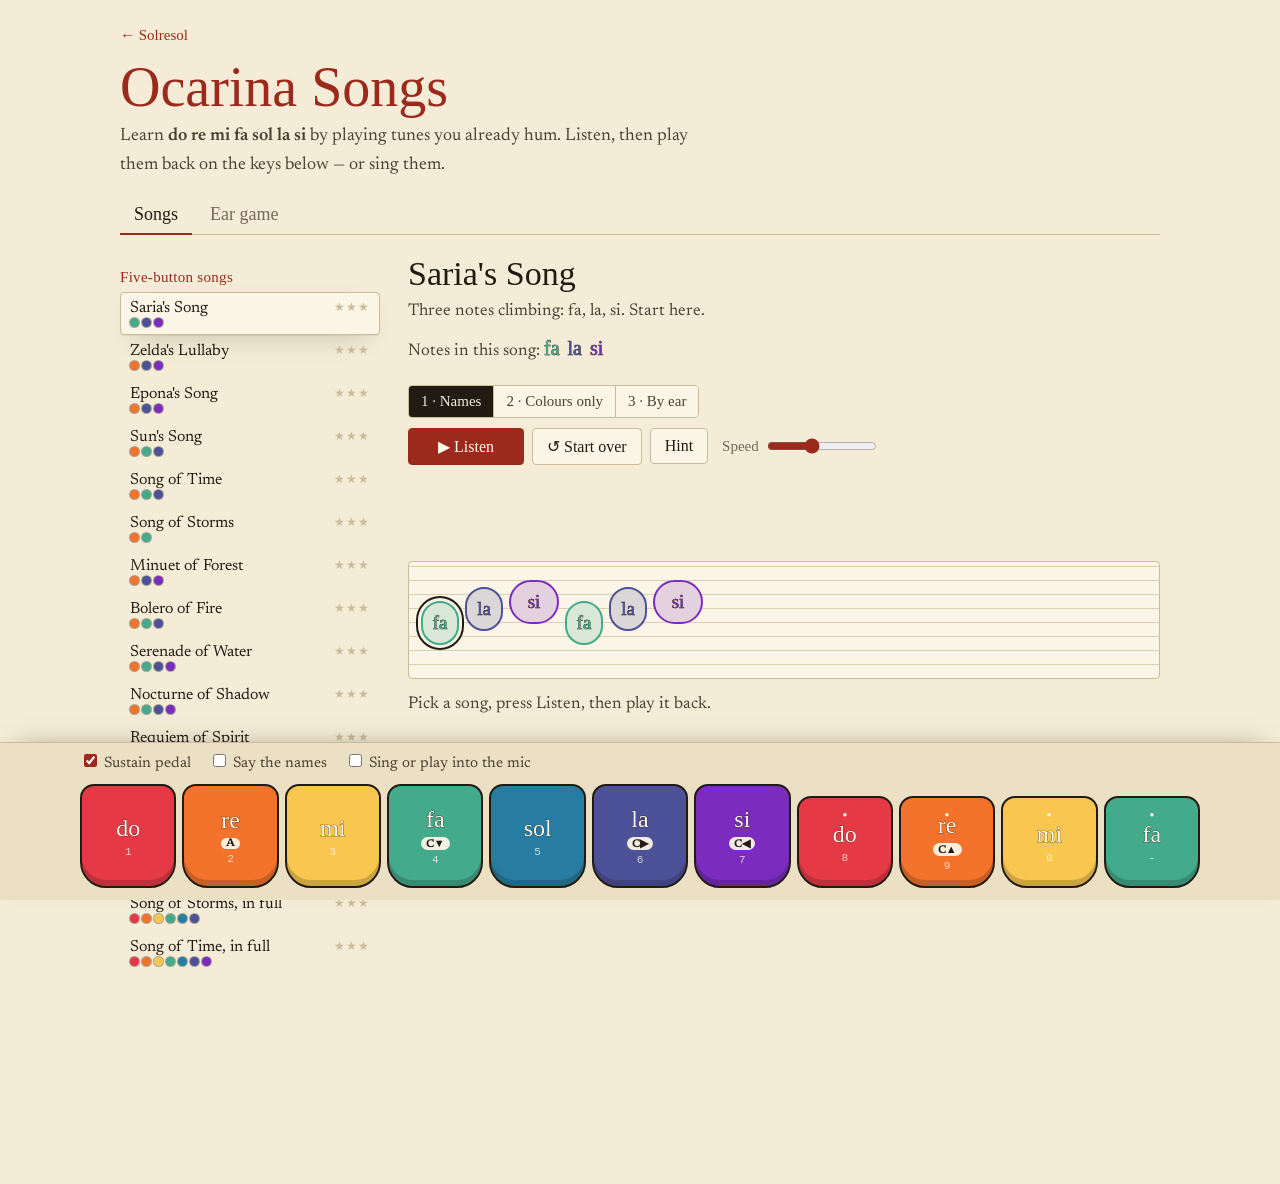
==== ocarina/index.html @ 8e9fa345 "Publish site from solresol@6945b40" ====
<!doctype html>
<html lang="en">
<head>
  <meta charset="utf-8" />
  <meta name="viewport" content="width=device-width, initial-scale=1, viewport-fit=cover" />
  <title>Ocarina Songs</title>
  <meta name="description" content="Learn do re mi fa sol la si by playing the ocarina songs you already know." />
  <link rel="preconnect" href="https://fonts.googleapis.com" />
  <link rel="preconnect" href="https://fonts.gstatic.com" crossorigin />
  <link rel="stylesheet" href="https://fonts.googleapis.com/css2?family=IM+Fell+English:ital@0;1&family=IM+Fell+English+SC&family=Newsreader:ital,opsz,wght@0,6..72,400;0,6..72,500;0,6..72,600;1,6..72,400&display=swap" />
  <link rel="stylesheet" href="../src/styles/base.css?v=c115d42191" />
  <link rel="stylesheet" href="../src/ocarina/ocarina.css?v=c115d42191" />
  <link rel="icon" href="data:image/svg+xml,%3Csvg xmlns='http://www.w3.org/2000/svg' viewBox='0 0 14 14'%3E%3Crect x='0' y='1' width='2' height='12' fill='%23e63946'/%3E%3Crect x='2' y='1' width='2' height='12' fill='%23f3722c'/%3E%3Crect x='4' y='1' width='2' height='12' fill='%23f9c74f'/%3E%3Crect x='6' y='1' width='2' height='12' fill='%2343aa8b'/%3E%3Crect x='8' y='1' width='2' height='12' fill='%23277da1'/%3E%3Crect x='10' y='1' width='2' height='12' fill='%234d5198'/%3E%3Crect x='12' y='1' width='2' height='12' fill='%237b2cbf'/%3E%3C/svg%3E" />
  <meta name="theme-color" content="#f4ecd6" />
  <meta property="og:type" content="website" />
  <meta property="og:site_name" content="Solresol" />
  <meta property="og:title" content="Ocarina Songs — learn do re mi" />
  <meta property="og:description" content="Learn do re mi fa sol la si by playing the ocarina songs you already know." />
  <meta name="twitter:card" content="summary" />
</head>
<body>
  <header class="oc-head">
    <a class="oc-back" href="../">← Solresol</a>
    <h1>Ocarina Songs</h1>
    <p class="oc-lede">Learn <b>do re mi fa sol la si</b> by playing tunes you already hum. Listen, then play them back on the keys below — or sing them.</p>
    <nav class="oc-tabs" role="tablist">
      <button role="tab" data-tab="songs" aria-selected="true">Songs</button>
      <button role="tab" data-tab="ear" aria-selected="false">Ear game</button>
    </nav>
  </header>

  <main class="oc-main">
    <!-- Songs: pick one, hear it, play it back -->
    <section id="tab-songs" class="oc-songs">
      <aside class="oc-list" aria-label="Songs"></aside>

      <div class="oc-stage">
        <div class="oc-song-head">
          <h2 id="song-title"></h2>
          <p id="song-about"></p>
          <p class="oc-uses">Notes in this song: <span id="song-uses"></span></p>
        </div>

        <div class="oc-modes" role="radiogroup" aria-label="How much to show">
          <button data-mode="read"   role="radio">1 · Names</button>
          <button data-mode="colour" role="radio">2 · Colours only</button>
          <button data-mode="ear"    role="radio">3 · By ear</button>
        </div>

        <div class="oc-controls">
          <button id="listen" class="oc-btn primary">▶ Listen</button>
          <button id="restart" class="oc-btn">↺ Start over</button>
          <button id="hint" class="oc-btn">Hint</button>
          <label class="oc-tempo">Speed <input id="tempo" type="range" min="60" max="160" step="5" value="100" /></label>
        </div>

        <div class="oc-now" aria-live="polite"><span id="now"></span></div>
        <ol class="oc-tiles" id="tiles" aria-label="The melody"></ol>
        <p class="oc-msg" id="msg" aria-live="polite"></p>
      </div>
    </section>

    <!-- Ear game: hear one note, name it -->
    <section id="tab-ear" class="oc-ear" hidden>
      <h2>Which note is that?</h2>
      <p>A note plays. Find it on the keys. You get to hear <b>do</b> first, every round, as a reference.</p>
      <div class="oc-modes" role="radiogroup" aria-label="Which notes">
        <button data-set="five" role="radio">The five ocarina notes</button>
        <button data-set="seven" role="radio">All seven</button>
      </div>
      <div class="oc-controls">
        <button id="ear-play" class="oc-btn primary">▶ Play a note</button>
        <button id="ear-again" class="oc-btn">Hear it again</button>
      </div>
      <div class="oc-now"><span id="ear-now"></span></div>
      <p class="oc-score" id="ear-score"></p>
    </section>
  </main>

  <!-- The instrument, always at hand -->
  <footer class="oc-instrument">
    <div class="oc-options">
      <label><input type="checkbox" id="pedal" checked /> Sustain pedal</label>
      <label><input type="checkbox" id="say" /> Say the names</label>
      <label><input type="checkbox" id="mic" /> Sing or play into the mic</label>
      <span class="oc-mic-meter" id="mic-meter" hidden></span>
    </div>
    <div class="oc-keys" id="keys"></div>
  </footer>

  <script type="module" src="../src/ocarina/app.js?v=c115d42191"></script>
</body>
</html>
---- src/styles/base.css ----
/* Solresol — the treatise, played.
   A book of 1866 reprinted as an instrument: engraving paper, iron-gall
   ink, rubric red for headings, hairline staff rules. The seven notes are
   the only saturated things on the page, so colour always means a note. */

:root {
  /* paper and ink */
  --paper:        #f4ecd6;
  --paper-raised: #faf5e6;
  --paper-sunk:   #ebe0c3;
  --ink:          #221b14;
  --ink-2:        #4b4034;
  --ink-3:        #76685a;
  --rule:         #cbbb98;
  --rule-soft:    #ddd0b2;
  --rubric:       #9c2a1c;   /* the red of printed headings */
  --rubric-soft:  #c7584a;

  /* the seven notes — canonical, and the only bright colours */
  --do:  #e63946;
  --re:  #f3722c;
  --mi:  #f9c74f;
  --fa:  #43aa8b;
  --sol: #277da1;
  --la:  #4d5198;
  --si:  #7b2cbf;

  /* type */
  --display: 'IM Fell English', 'Iowan Old Style', 'Palatino Linotype', Palatino, Georgia, serif;
  --sc:      'IM Fell English SC', 'IM Fell English', 'Palatino Linotype', Georgia, serif;
  --text:    'Newsreader', 'Iowan Old Style', 'Palatino Linotype', Georgia, serif;

  /* measure */
  --page: 1120px;
  --gutter: clamp(16px, 4vw, 40px);
  --cell: 58px;
  --gap: 8px;
  --radius: 4px;

  --shadow: 0 1px 0 rgba(34, 27, 20, .06), 0 10px 28px -14px rgba(34, 27, 20, .35);
  --ease: cubic-bezier(.2, .7, .2, 1);

  color-scheme: light;
}

*, *::before, *::after { box-sizing: border-box; }
[hidden] { display: none !important; }

html { -webkit-text-size-adjust: 100%; scroll-behavior: smooth; }

body {
  margin: 0;
  min-height: 100vh;
  color: var(--ink);
  font: 400 18px/1.6 var(--text);
  font-optical-sizing: auto;
  font-variant-numeric: oldstyle-nums;
  background-color: var(--paper);
  /* laid paper: a faint grain and a warmer edge, like an old sheet */
  background-image:
    radial-gradient(120% 90% at 50% 0%, rgba(255, 250, 235, .7), transparent 60%),
    radial-gradient(140% 120% at 50% 110%, rgba(150, 120, 70, .14), transparent 55%),
    url("data:image/svg+xml,%3Csvg xmlns='http://www.w3.org/2000/svg' width='220' height='220'%3E%3Cfilter id='n'%3E%3CfeTurbulence type='fractalNoise' baseFrequency='.9' numOctaves='2' stitchTiles='stitch'/%3E%3CfeColorMatrix values='0 0 0 0 .35 0 0 0 0 .27 0 0 0 0 .15 0 0 0 .07 0'/%3E%3C/filter%3E%3Crect width='100%25' height='100%25' filter='url(%23n)'/%3E%3C/svg%3E");
  -webkit-font-smoothing: antialiased;
  text-rendering: optimizeLegibility;
}

::selection { background: rgba(156, 42, 28, .18); }

a { color: var(--rubric); text-decoration-thickness: 1px; text-underline-offset: 3px; }
a:hover { color: var(--ink); }

h1, h2, h3 { font-family: var(--display); font-weight: 400; line-height: 1.1; margin: 0; }
p { margin: 0 0 .9em; }
em { font-style: italic; }
b, strong { font-weight: 600; }

button { font: inherit; color: inherit; }
button:not(:disabled) { cursor: pointer; }
:focus-visible { outline: 2px solid var(--rubric); outline-offset: 3px; border-radius: 2px; }

img { max-width: 100%; }

@media (prefers-reduced-motion: reduce) {
  *, *::before, *::after { animation-duration: .01ms !important; transition-duration: .01ms !important; }
  html { scroll-behavior: auto; }
}
---- src/ocarina/ocarina.css ----
/* Ocarina Songs — the site's paper and ink; the seven notes stay the only
   bright colours. Text in a note's colour gets an ink edge for legibility. */

body { background: var(--paper); color: var(--ink); font-family: var(--text); margin: 0; padding-bottom: 210px; }

.oc-head, .oc-main { max-width: var(--page); margin: 0 auto; padding: 0 var(--gutter); }
.oc-head { padding-top: 22px; }
.oc-back { font-family: var(--sc); color: var(--rubric); text-decoration: none; font-size: 15px; }
.oc-head h1 { font-size: clamp(36px, 6vw, 56px); color: var(--rubric); margin: 6px 0 4px; }
.oc-lede { font-size: 18px; color: var(--ink-2); max-width: 60ch; margin: 0 0 16px; }

.oc-tabs { display: flex; gap: 4px; border-bottom: 1px solid var(--rule); }
.oc-tabs button {
  font: 18px var(--sc); background: none; border: 0; padding: 8px 14px; color: var(--ink-3); cursor: pointer;
  border-bottom: 2px solid transparent; margin-bottom: -1px;
}
.oc-tabs button[aria-selected="true"] { color: var(--ink); border-bottom-color: var(--rubric); }

/* note syllables: the note's own colour, edged in ink */
.syl {
  color: var(--c); font-family: var(--display); font-weight: 400; position: relative; white-space: nowrap;
  -webkit-text-stroke: .6px var(--ink); paint-order: stroke fill;
}
.hi { position: absolute; top: -.55em; left: 50%; transform: translateX(-50%); font-style: normal; font-size: .6em; color: var(--ink); -webkit-text-stroke: 0; }

/* songs layout */
.oc-songs { display: grid; grid-template-columns: 260px 1fr; gap: 28px; padding-top: 20px; }
.oc-list h3 { font: 15px var(--sc); color: var(--rubric); margin: 14px 0 6px; letter-spacing: .02em; }
.oc-list ul { list-style: none; margin: 0; padding: 0; }
.oc-list button {
  width: 100%; display: grid; grid-template-columns: 1fr auto; grid-template-areas: "name stars" "dots dots";
  gap: 2px 8px; text-align: left; background: none; border: 1px solid transparent; border-radius: var(--radius);
  padding: 7px 9px; cursor: pointer; font: 16px var(--text); color: var(--ink);
}
.oc-list button:hover { background: var(--paper-raised); border-color: var(--rule-soft); }
.oc-list button[aria-current="true"] { background: var(--paper-raised); border-color: var(--rule); box-shadow: var(--shadow); }
.oc-list .name { grid-area: name; }
.oc-list .dots { grid-area: dots; display: flex; gap: 3px; }
.oc-list .dot { width: 9px; height: 9px; border-radius: 50%; background: var(--c); box-shadow: 0 0 0 1px rgba(34,27,20,.35); }
.oc-list .stars { grid-area: stars; font-size: 12px; color: var(--rule); letter-spacing: 1px; }
.oc-list .star.on { color: var(--rubric); }

.oc-stage { min-width: 0; }
.oc-song-head h2 { font-size: 34px; }
.oc-song-head p { margin: 6px 0; color: var(--ink-2); font-size: 17px; }
.oc-uses .syl { font-size: 20px; margin-right: 4px; }

.oc-modes { display: inline-flex; flex-wrap: wrap; border: 1px solid var(--rule); border-radius: var(--radius); overflow: hidden; margin: 14px 0 10px; }
.oc-modes button { font: 15px var(--sc); padding: 7px 12px; background: var(--paper-raised); border: 0; border-right: 1px solid var(--rule); cursor: pointer; color: var(--ink-2); }
.oc-modes button:last-child { border-right: 0; }
.oc-modes button[aria-checked="true"] { background: var(--ink); color: var(--paper); }

.oc-controls { display: flex; flex-wrap: wrap; align-items: center; gap: 8px; }
.oc-btn { font: 16px var(--sc); padding: 8px 14px; border-radius: var(--radius); border: 1px solid var(--rule); background: var(--paper-raised); color: var(--ink); cursor: pointer; }
.oc-btn:hover { border-color: var(--ink-3); }
.oc-btn.primary { background: var(--rubric); border-color: var(--rubric); color: #fff8ec; min-width: 116px; }
.oc-tempo { display: inline-flex; align-items: center; gap: 6px; font: 15px var(--sc); color: var(--ink-3); margin-left: 6px; }
.oc-tempo input { accent-color: var(--rubric); width: 110px; }

/* the big syllable of the moment */
.oc-now { height: 96px; display: flex; align-items: center; justify-content: center; }
.oc-now .syl { font-size: 76px; -webkit-text-stroke: 1.4px var(--ink); }
.oc-now .q, .oc-now .miss { font: 64px var(--display); color: var(--ink-3); }
.oc-now .miss { font-size: 34px; font-style: italic; }
.pop { animation: pop .28s var(--ease); }
@keyframes pop { from { transform: scale(.82); opacity: .4; } }

/* the melody: tiles rise with pitch and widen with length */
.oc-tiles {
  list-style: none; margin: 0; padding: 18px 12px 12px; display: flex; flex-wrap: wrap; align-items: flex-end; gap: 22px 6px;
  background: var(--paper-raised); border: 1px solid var(--rule); border-radius: var(--radius);
  background-image: repeating-linear-gradient(to top, transparent 0 13px, var(--rule-soft) 13px 14px);
}
.tile { --step: 7px; margin-bottom: calc(var(--h) * var(--step)); flex: 0 0 auto; width: calc(38px + (var(--w) - 1) * 12px); }
.tile .face {
  display: flex; align-items: center; justify-content: center; height: 44px; border-radius: 22px;
  background: color-mix(in srgb, var(--c) 18%, var(--paper-raised)); border: 2px solid var(--c);
  transition: transform .15s var(--ease), background .15s;
}
.tile .syl { font-size: 19px; }
.tile.next .face { box-shadow: 0 0 0 3px var(--paper-raised), 0 0 0 5px var(--ink); }
.tile.played .face { background: var(--c); }
.tile.played .syl { color: #fff8ec; }
.tile.sounding .face { transform: translateY(-6px) scale(1.08); background: var(--c); }
.tile.wrong .face { animation: shake .35s; }
@keyframes shake { 25% { transform: translateX(-5px); } 75% { transform: translateX(5px); } }

/* level 2: colours, no names; level 3: neither, until played */
.oc-tiles[data-mode="colour"] .tile:not(.played) .syl { visibility: hidden; }
.oc-tiles[data-mode="ear"] .tile:not(.played) .syl { visibility: hidden; }
.oc-tiles[data-mode="ear"] .tile:not(.played) .face { background: var(--paper-sunk); border-color: var(--rule); }
.oc-tiles[data-mode="ear"] .tile:not(.played) { margin-bottom: 0; }

.oc-msg { min-height: 1.5em; font-size: 17px; color: var(--ink-2); margin: 12px 0; }
.oc-msg.good { color: var(--fa); font-weight: 600; }
.oc-msg.bad { color: var(--rubric); }

/* ear game */
.oc-ear { padding-top: 20px; max-width: 640px; }
.oc-ear h2 { font-size: 34px; }
.oc-ear p { font-size: 17px; color: var(--ink-2); }
.oc-score { font: 18px var(--sc); color: var(--ink-2); text-align: center; }

/* the instrument */
.oc-instrument {
  position: fixed; left: 0; right: 0; bottom: 0; z-index: 5;
  background: var(--paper-sunk); border-top: 1px solid var(--rule); box-shadow: 0 -10px 24px -18px rgba(34,27,20,.5);
  padding: 8px var(--gutter) calc(12px + env(safe-area-inset-bottom));
}
.oc-options { max-width: var(--page); margin: 0 auto 8px; display: flex; flex-wrap: wrap; gap: 6px 18px; align-items: center; font-size: 15px; color: var(--ink-2); }
.oc-options input { accent-color: var(--rubric); }
.oc-mic-meter { font: 15px var(--sc); color: var(--ink-3); min-width: 70px; }
.oc-mic-meter .syl { font-size: 22px; }
.oc-keys { max-width: var(--page); margin: 0 auto; display: grid; grid-template-columns: repeat(11, 1fr); gap: 6px; }
.key {
  position: relative; height: 104px; border-radius: 14px 14px 26px 26px; cursor: pointer; touch-action: manipulation;
  border: 2px solid var(--ink); background: var(--c); color: #fff8ec; user-select: none; -webkit-user-select: none;
  display: flex; flex-direction: column; align-items: center; justify-content: center; gap: 4px; padding: 0;
  box-shadow: inset 0 -6px 0 rgba(0,0,0,.18); transition: transform .08s;
}
.key.up { height: 92px; align-self: end; }
.key .kname { font: 24px var(--display); -webkit-text-stroke: .6px var(--ink); paint-order: stroke fill; }
.key .hi { top: 6px; color: #fff8ec; font-size: 14px; }
.key .btn64 { font: 11px var(--text); font-weight: 600; background: rgba(255,248,236,.92); color: var(--ink); border-radius: 8px; padding: 0 5px; }
.key kbd { font: 11px ui-monospace, monospace; opacity: .8; }
.key:active, .key.lit { transform: translateY(3px); box-shadow: inset 0 -2px 0 rgba(0,0,0,.18), 0 0 0 4px color-mix(in srgb, var(--c) 40%, transparent); }
.key.lit { animation: lit .35s; }
@keyframes lit { from { filter: brightness(1.35); } }

@media (max-width: 820px) {
  .oc-songs { grid-template-columns: 1fr; gap: 8px; }
  .oc-list ul { display: flex; gap: 6px; overflow-x: auto; padding-bottom: 6px; }
  .oc-list li { flex: 0 0 auto; }
  .oc-list button { width: auto; }
  .tile { --step: 4px; }
}
@media (max-width: 560px) {
  body { padding-bottom: 250px; }
  .oc-keys { grid-template-columns: repeat(7, 1fr); }
  .key { height: 70px; }
  .key.up { height: 58px; }
  .key kbd { display: none; }
  .key .hi { top: 1px; }
  .key .kname { font-size: 19px; }
  .oc-now { height: 76px; }
  .oc-now .syl { font-size: 58px; }
}
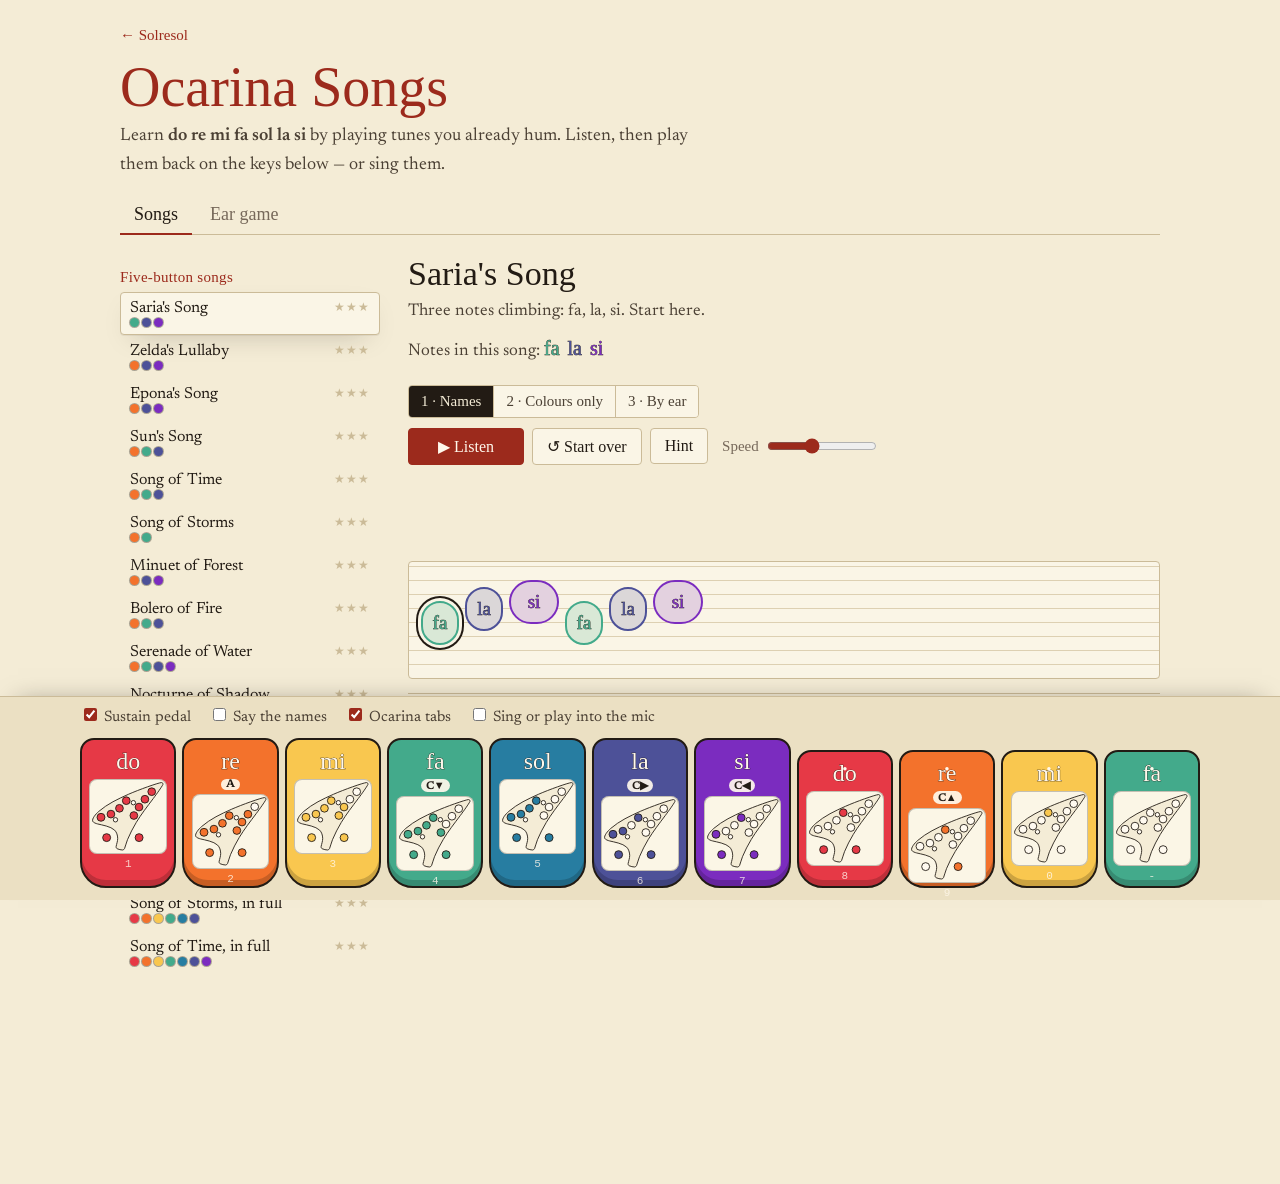
==== commit 63a8ee01: "Publish site from solresol@cedcb7f" ====
--- a/ocarina/index.html
+++ b/ocarina/index.html
@@ -8,8 +8,8 @@
   <link rel="preconnect" href="https://fonts.googleapis.com" />
   <link rel="preconnect" href="https://fonts.gstatic.com" crossorigin />
   <link rel="stylesheet" href="https://fonts.googleapis.com/css2?family=IM+Fell+English:ital@0;1&family=IM+Fell+English+SC&family=Newsreader:ital,opsz,wght@0,6..72,400;0,6..72,500;0,6..72,600;1,6..72,400&display=swap" />
-  <link rel="stylesheet" href="../src/styles/base.css?v=c115d42191" />
-  <link rel="stylesheet" href="../src/ocarina/ocarina.css?v=c115d42191" />
+  <link rel="stylesheet" href="../src/styles/base.css?v=c5b00be221" />
+  <link rel="stylesheet" href="../src/ocarina/ocarina.css?v=c5b00be221" />
   <link rel="icon" href="data:image/svg+xml,%3Csvg xmlns='http://www.w3.org/2000/svg' viewBox='0 0 14 14'%3E%3Crect x='0' y='1' width='2' height='12' fill='%23e63946'/%3E%3Crect x='2' y='1' width='2' height='12' fill='%23f3722c'/%3E%3Crect x='4' y='1' width='2' height='12' fill='%23f9c74f'/%3E%3Crect x='6' y='1' width='2' height='12' fill='%2343aa8b'/%3E%3Crect x='8' y='1' width='2' height='12' fill='%23277da1'/%3E%3Crect x='10' y='1' width='2' height='12' fill='%234d5198'/%3E%3Crect x='12' y='1' width='2' height='12' fill='%237b2cbf'/%3E%3C/svg%3E" />
   <meta name="theme-color" content="#f4ecd6" />
   <meta property="og:type" content="website" />
@@ -56,6 +56,7 @@
 
         <div class="oc-now" aria-live="polite"><span id="now"></span></div>
         <ol class="oc-tiles" id="tiles" aria-label="The melody"></ol>
+        <ol class="oc-tabsheet" id="tabsheet" aria-label="The melody as ocarina tabs (12-hole alto C)"></ol>
         <p class="oc-msg" id="msg" aria-live="polite"></p>
       </div>
     </section>
@@ -82,12 +83,13 @@
     <div class="oc-options">
       <label><input type="checkbox" id="pedal" checked /> Sustain pedal</label>
       <label><input type="checkbox" id="say" /> Say the names</label>
+      <label title="the fingering of a 12-hole alto C ocarina: a filled hole is covered"><input type="checkbox" id="tabs" /> Ocarina tabs</label>
       <label><input type="checkbox" id="mic" /> Sing or play into the mic</label>
       <span class="oc-mic-meter" id="mic-meter" hidden></span>
     </div>
     <div class="oc-keys" id="keys"></div>
   </footer>
 
-  <script type="module" src="../src/ocarina/app.js?v=c115d42191"></script>
+  <script type="module" src="../src/ocarina/app.js?v=c5b00be221"></script>
 </body>
 </html>
--- a/src/ocarina/ocarina.css
+++ b/src/ocarina/ocarina.css
@@ -58,7 +58,8 @@
 .oc-tempo input { accent-color: var(--rubric); width: 110px; }
 
 /* the big syllable of the moment */
-.oc-now { height: 96px; display: flex; align-items: center; justify-content: center; }
+.oc-now { min-height: 96px; display: flex; align-items: center; justify-content: center; }
+#now { display: flex; align-items: center; gap: 18px; }   /* the name, and its fingering beside it */
 .oc-now .syl { font-size: 76px; -webkit-text-stroke: 1.4px var(--ink); }
 .oc-now .q, .oc-now .miss { font: 64px var(--display); color: var(--ink-3); }
 .oc-now .miss { font-size: 34px; font-style: italic; }
@@ -129,6 +130,7 @@
 
 @media (max-width: 820px) {
   .oc-songs { grid-template-columns: 1fr; gap: 8px; }
+  .oc-list { min-width: 0; }      /* a grid item: let its scrolling strip stay inside the screen */
   .oc-list ul { display: flex; gap: 6px; overflow-x: auto; padding-bottom: 6px; }
   .oc-list li { flex: 0 0 auto; }
   .oc-list button { width: auto; }
@@ -145,3 +147,25 @@
   .oc-now { height: 76px; }
   .oc-now .syl { font-size: 58px; }
 }
+
+/* ocarina tabs: the fingering of each note on a 12-hole alto C ocarina */
+.oc-tabsheet { list-style: none; margin: 14px 0 0; padding: 10px 0 0; display: flex; flex-wrap: wrap; gap: 8px 10px;
+  border-top: 1px solid var(--rule); }
+.tabnote { width: 78px; display: grid; justify-items: center; gap: 2px; border-radius: 6px; padding: 4px 2px; transition: opacity .2s; }
+.tabnote .oc-tab { width: 100%; height: auto; display: block; }
+.tabnote .tabsyl .syl { font-size: 15px; }
+.tabnote.played { opacity: .45; }
+.tabnote.next { box-shadow: 0 0 0 2px var(--ink); background: var(--paper-raised); }
+.oc-now { gap: 18px; }
+.nowtab .oc-tab { width: 116px; height: auto; display: block; }
+@media (max-width: 700px) { .nowtab .oc-tab { width: 92px; } .tabnote { width: 62px; } }
+/* a mini tab on each key, on a slip of paper so the coloured holes read on any key */
+.oc-keys.with-tabs .key { height: 150px; justify-content: flex-start; padding-top: 8px; }
+.oc-keys.with-tabs .key.up { height: 138px; }
+.ktab { display: block; width: 84%; padding: 2px; border-radius: 8px; background: #fbf6e6; box-shadow: inset 0 0 0 1px rgba(34,27,20,.25); }
+.ktab .oc-tab { width: 100%; height: auto; display: block; }
+@media (max-width: 700px) {
+  .ktab { display: none; }
+  .oc-keys.with-tabs .key { height: 70px; justify-content: center; padding-top: 0; }
+  .oc-keys.with-tabs .key.up { height: 58px; }
+}
